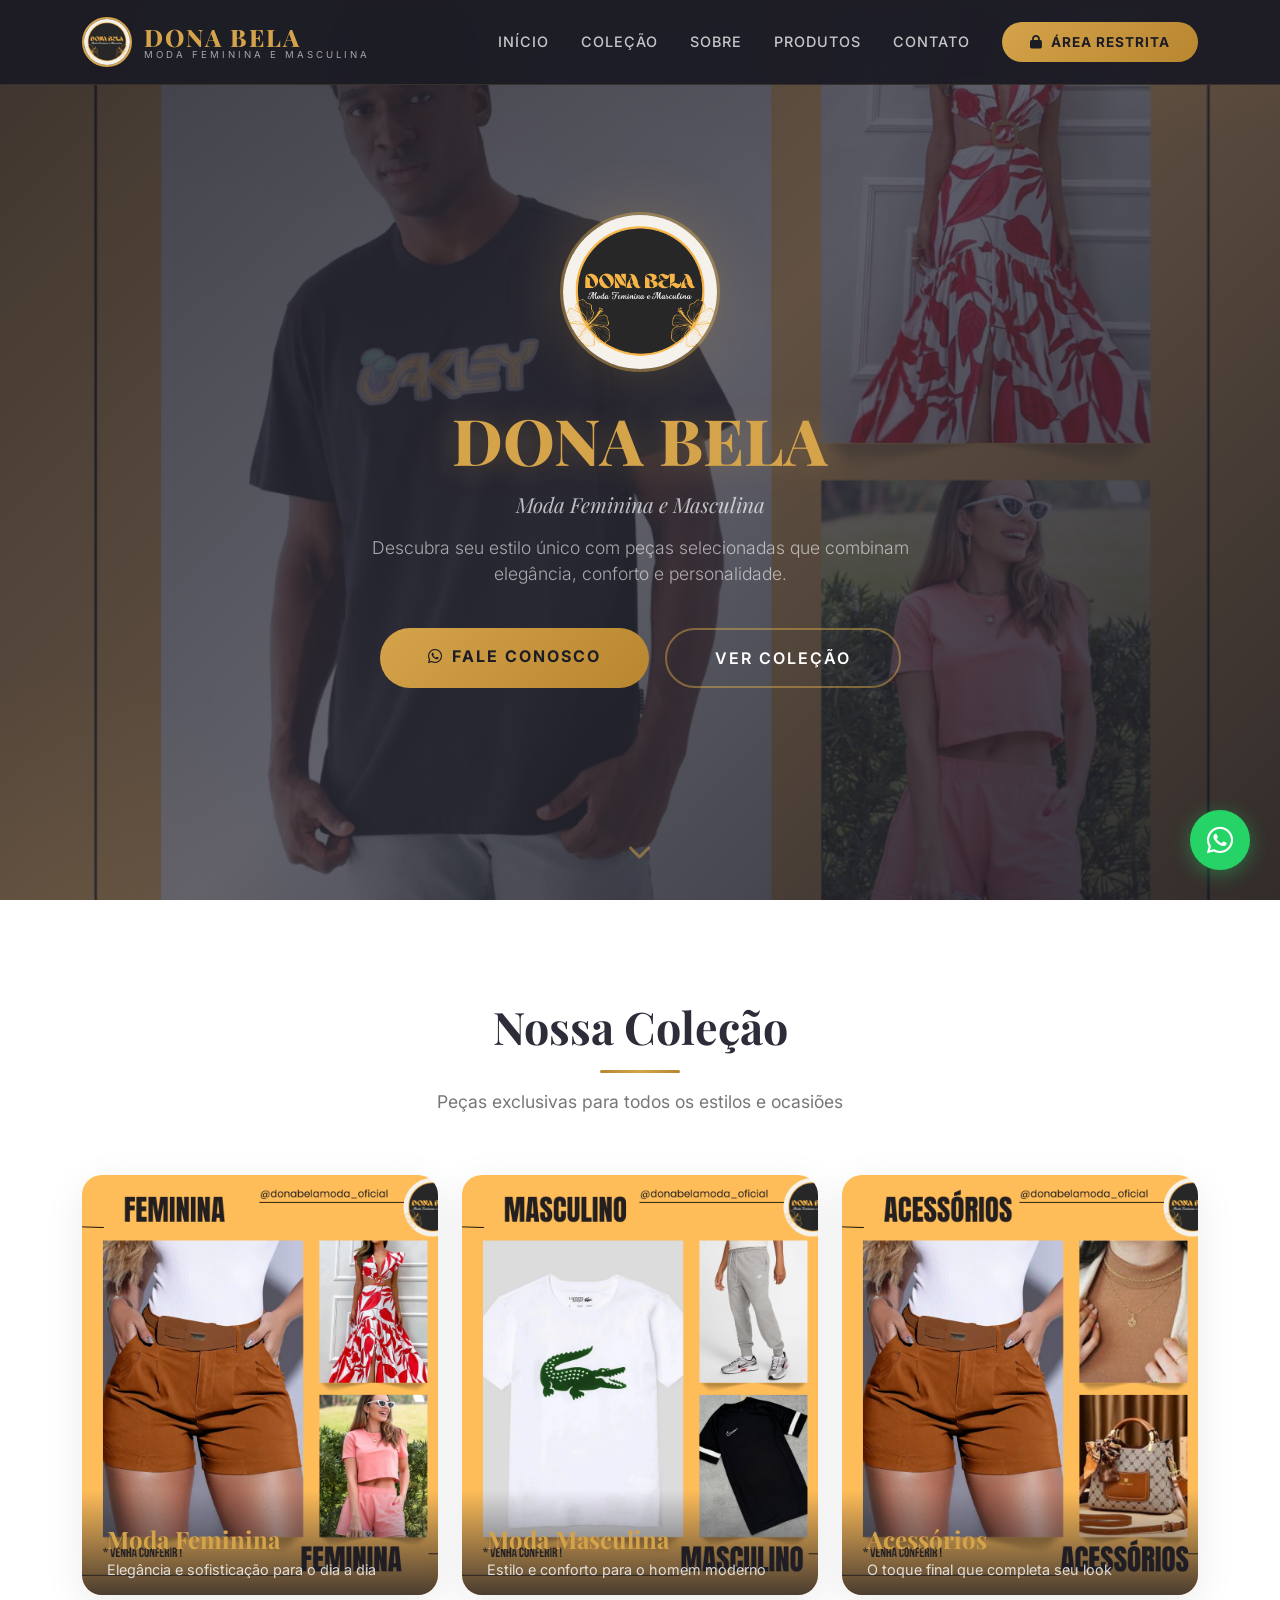
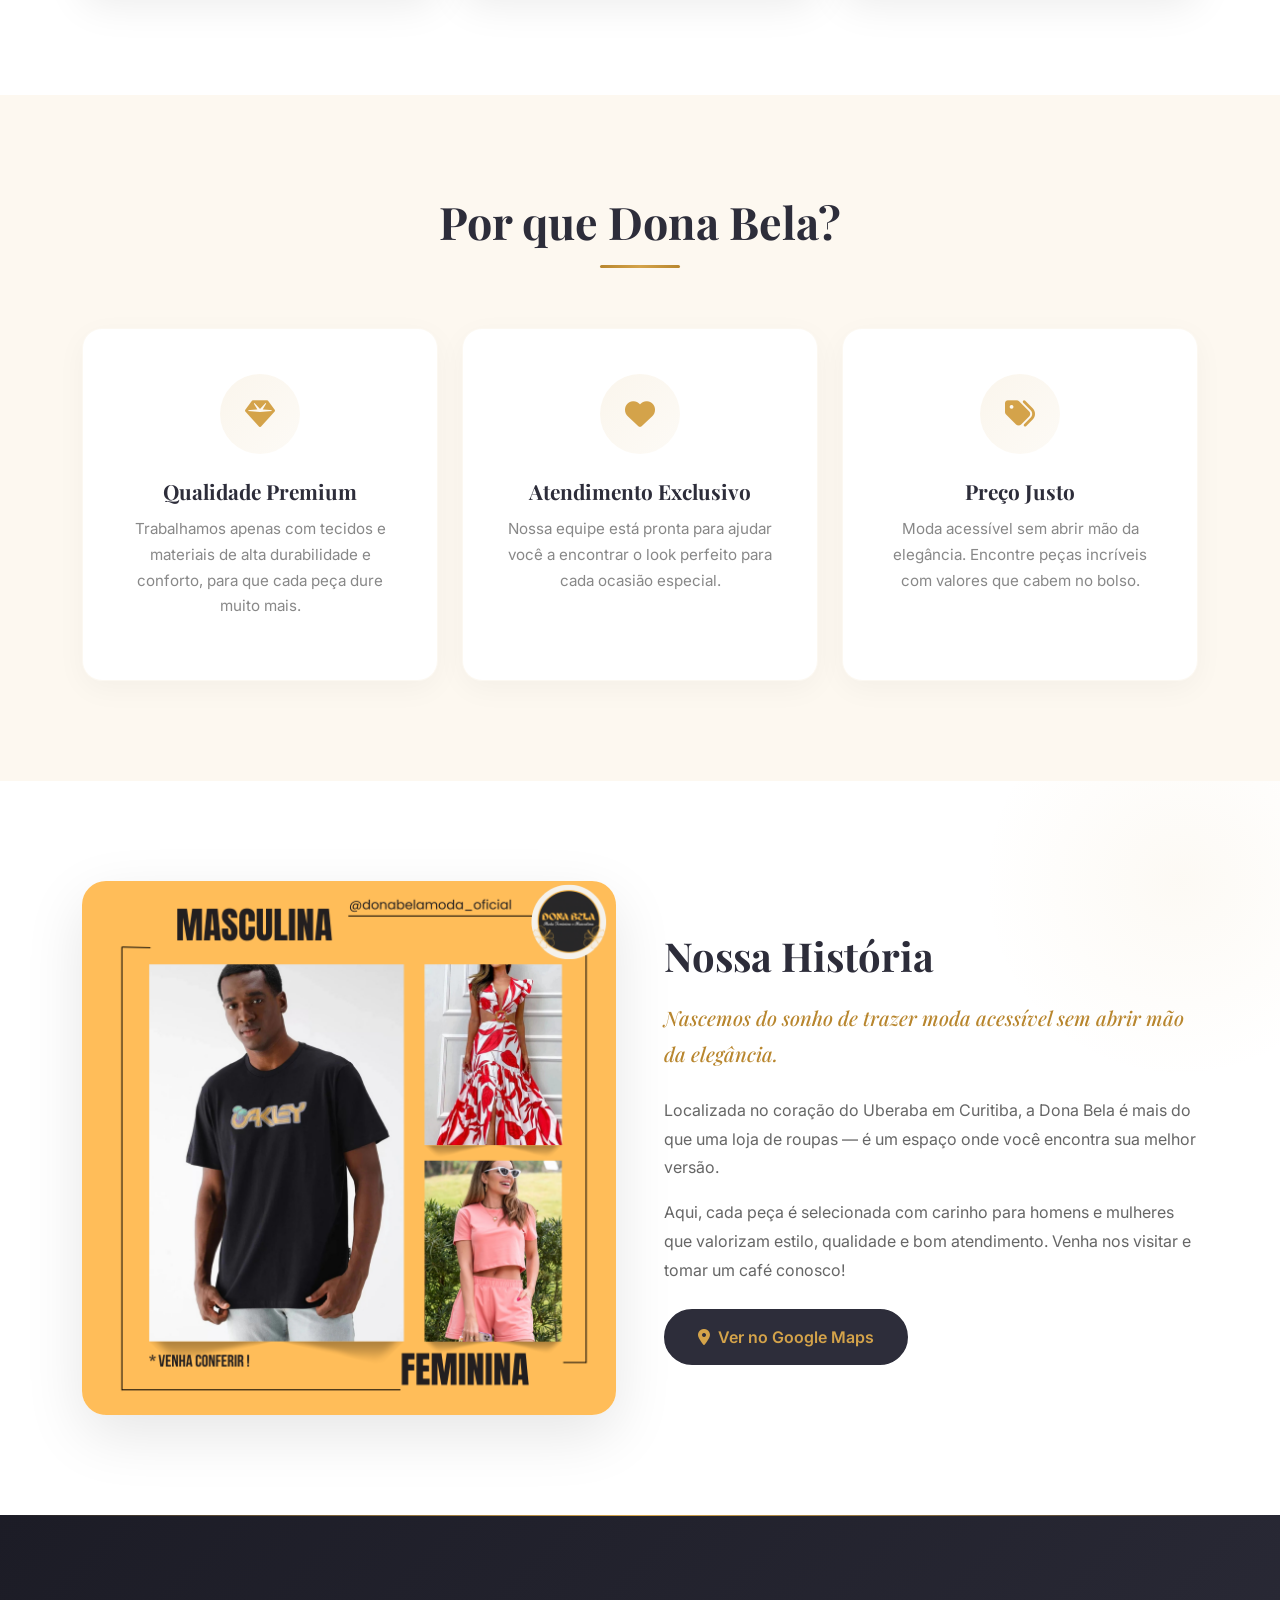
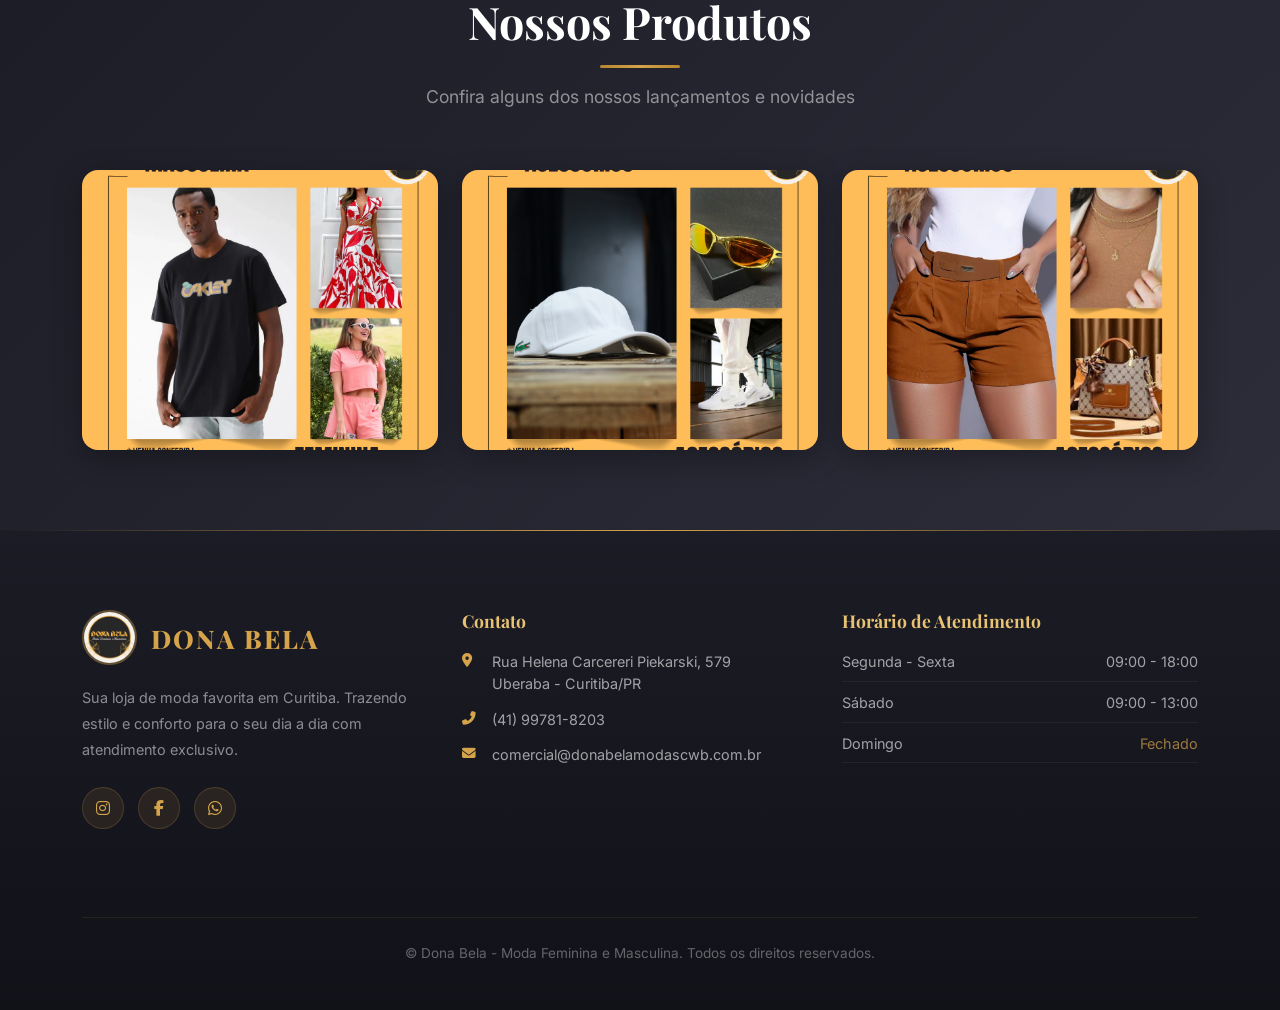
==== website/index.html @ f86c7e1c "Fix: renomear website/index.php para .html (403 Forbidden)" ====
<!DOCTYPE html>
<html lang="pt-br">

<head>
    <meta charset="UTF-8">
    <meta name="viewport" content="width=device-width, initial-scale=1.0">
    <title>Dona Bela - Moda Feminina e Masculina</title>
    <!-- Bootstrap 5 CSS -->
    <link href="https://cdn.jsdelivr.net/npm/bootstrap@5.3.0/dist/css/bootstrap.min.css" rel="stylesheet">
    <!-- Font Awesome -->
    <link href="https://cdnjs.cloudflare.com/ajax/libs/font-awesome/6.4.0/css/all.min.css" rel="stylesheet">
    <!-- Google Fonts -->
    <link href="https://fonts.googleapis.com/css2?family=Playfair+Display:ital,wght@0,400;0,600;0,700;0,800;1,400;1,600&family=Inter:wght@300;400;500;600;700&display=swap" rel="stylesheet">
    <!-- AOS Animation Library -->
    <link href="https://unpkg.com/aos@2.3.1/dist/aos.css" rel="stylesheet">
    <style>
        :root {
            --gold: #D4A34A;
            --gold-light: #E8C373;
            --gold-dark: #B8862E;
            --charcoal: #2D2D3A;
            --charcoal-deep: #1C1C26;
            --charcoal-light: #3D3D4E;
            --cream: #FDF8F0;
            --cream-dark: #F5EDE0;
            --white: #ffffff;
            --whatsapp-green: #25D366;
        }

        * {
            margin: 0;
            padding: 0;
            box-sizing: border-box;
        }

        body {
            font-family: 'Inter', sans-serif;
            color: var(--charcoal);
            overflow-x: hidden;
            background-color: var(--cream);
        }

        h1, h2, h3, h4, h5 {
            font-family: 'Playfair Display', serif;
        }

        /* ===== NAVBAR ===== */
        .navbar {
            background: rgba(28, 28, 38, 0.97);
            backdrop-filter: blur(20px);
            padding: 12px 0;
            transition: all 0.4s ease;
            border-bottom: 1px solid rgba(212, 163, 74, 0.15);
        }

        .navbar.scrolled {
            padding: 8px 0;
            box-shadow: 0 4px 30px rgba(0, 0, 0, 0.3);
        }

        .navbar-brand {
            display: flex;
            align-items: center;
            gap: 12px;
            text-decoration: none;
        }

        .navbar-brand img {
            height: 50px;
            width: 50px;
            border-radius: 50%;
            object-fit: cover;
            border: 2px solid var(--gold);
        }

        .brand-text {
            font-family: 'Playfair Display', serif;
            font-weight: 800;
            font-size: 1.5rem;
            color: var(--gold);
            letter-spacing: 2px;
            line-height: 1.1;
        }

        .brand-text small {
            display: block;
            font-family: 'Inter', sans-serif;
            font-size: 0.6rem;
            font-weight: 400;
            color: rgba(255, 255, 255, 0.6);
            letter-spacing: 3px;
            text-transform: uppercase;
        }

        .navbar .nav-link {
            color: rgba(255, 255, 255, 0.75);
            font-weight: 500;
            margin: 0 8px;
            padding: 8px 16px;
            position: relative;
            transition: color 0.3s;
            font-size: 0.9rem;
            text-transform: uppercase;
            letter-spacing: 1px;
        }

        .navbar .nav-link::after {
            content: '';
            position: absolute;
            width: 0;
            height: 2px;
            bottom: 0;
            left: 50%;
            transform: translateX(-50%);
            background: linear-gradient(90deg, transparent, var(--gold), transparent);
            transition: width 0.3s;
        }

        .navbar .nav-link:hover {
            color: var(--gold);
        }

        .navbar .nav-link:hover::after {
            width: 80%;
        }

        .btn-area-cliente {
            background: linear-gradient(135deg, var(--gold), var(--gold-dark));
            color: var(--charcoal-deep);
            border-radius: 50px;
            padding: 10px 28px;
            font-weight: 700;
            transition: all 0.3s;
            border: none;
            font-size: 0.85rem;
            text-transform: uppercase;
            letter-spacing: 1px;
        }

        .btn-area-cliente:hover {
            transform: translateY(-2px);
            box-shadow: 0 8px 25px rgba(212, 163, 74, 0.4);
            color: var(--charcoal-deep);
            background: linear-gradient(135deg, var(--gold-light), var(--gold));
        }

        .navbar-toggler {
            border-color: rgba(212, 163, 74, 0.4);
            padding: 6px 10px;
        }

        .navbar-toggler-icon {
            background-image: url("data:image/svg+xml,%3csvg xmlns='http://www.w3.org/2000/svg' viewBox='0 0 30 30'%3e%3cpath stroke='rgba(212,163,74,1)' stroke-linecap='round' stroke-miterlimit='10' stroke-width='2' d='M4 7h22M4 15h22M4 23h22'/%3e%3c/svg%3e");
        }

        /* ===== HERO SECTION ===== */
        .hero {
            background: linear-gradient(135deg, rgba(28, 28, 38, 0.85) 0%, rgba(45, 45, 58, 0.75) 50%, rgba(28, 28, 38, 0.9) 100%),
                         url('img/1.png');
            background-size: cover;
            background-position: center;
            background-attachment: fixed;
            min-height: 100vh;
            display: flex;
            align-items: center;
            text-align: center;
            color: var(--white);
            position: relative;
            overflow: hidden;
        }

        .hero::before {
            content: '';
            position: absolute;
            top: -50%;
            right: -20%;
            width: 600px;
            height: 600px;
            border-radius: 50%;
            background: radial-gradient(circle, rgba(212, 163, 74, 0.08) 0%, transparent 70%);
            animation: float 8s ease-in-out infinite;
        }

        .hero::after {
            content: '';
            position: absolute;
            bottom: -30%;
            left: -15%;
            width: 500px;
            height: 500px;
            border-radius: 50%;
            background: radial-gradient(circle, rgba(212, 163, 74, 0.06) 0%, transparent 70%);
            animation: float 10s ease-in-out infinite reverse;
        }

        @keyframes float {
            0%, 100% { transform: translateY(0px); }
            50% { transform: translateY(-30px); }
        }

        .hero-content {
            position: relative;
            z-index: 2;
        }

        .hero-logo {
            width: 160px;
            height: 160px;
            border-radius: 50%;
            object-fit: cover;
            border: 3px solid rgba(212, 163, 74, 0.5);
            margin-bottom: 30px;
            box-shadow: 0 0 60px rgba(212, 163, 74, 0.2);
        }

        .hero h1 {
            font-family: 'Playfair Display', serif;
            font-size: 4rem;
            font-weight: 800;
            margin-bottom: 10px;
            color: var(--gold);
            text-shadow: 0 2px 30px rgba(212, 163, 74, 0.3);
        }

        .hero .subtitle {
            font-family: 'Playfair Display', serif;
            font-size: 1.3rem;
            font-style: italic;
            color: rgba(255, 255, 255, 0.7);
            margin-bottom: 15px;
            font-weight: 400;
        }

        .hero .desc {
            font-size: 1.1rem;
            margin-bottom: 40px;
            font-weight: 300;
            color: rgba(255, 255, 255, 0.6);
            max-width: 550px;
            margin-left: auto;
            margin-right: auto;
        }

        .hero-actions {
            display: flex;
            gap: 16px;
            justify-content: center;
            flex-wrap: wrap;
        }

        .btn-hero-primary {
            background: linear-gradient(135deg, var(--gold) 0%, var(--gold-dark) 100%);
            color: var(--charcoal-deep);
            padding: 16px 48px;
            border-radius: 50px;
            font-weight: 700;
            text-transform: uppercase;
            border: none;
            font-size: 1rem;
            letter-spacing: 2px;
            transition: all 0.3s;
            text-decoration: none;
        }

        .btn-hero-primary:hover {
            transform: translateY(-4px);
            box-shadow: 0 12px 35px rgba(212, 163, 74, 0.35);
            background: linear-gradient(135deg, var(--gold-light) 0%, var(--gold) 100%);
            color: var(--charcoal-deep);
        }

        .btn-hero-secondary {
            background: transparent;
            color: var(--white);
            padding: 16px 48px;
            border-radius: 50px;
            font-weight: 600;
            text-transform: uppercase;
            border: 2px solid rgba(212, 163, 74, 0.5);
            font-size: 1rem;
            letter-spacing: 2px;
            transition: all 0.3s;
            text-decoration: none;
        }

        .btn-hero-secondary:hover {
            background: rgba(212, 163, 74, 0.1);
            border-color: var(--gold);
            color: var(--gold);
            transform: translateY(-4px);
        }

        .scroll-indicator {
            position: absolute;
            bottom: 30px;
            left: 50%;
            transform: translateX(-50%);
            z-index: 2;
            animation: bounce 2s infinite;
        }

        .scroll-indicator a {
            color: rgba(212, 163, 74, 0.5);
            font-size: 1.5rem;
            text-decoration: none;
        }

        @keyframes bounce {
            0%, 20%, 50%, 80%, 100% { transform: translateX(-50%) translateY(0); }
            40% { transform: translateX(-50%) translateY(-10px); }
            60% { transform: translateX(-50%) translateY(-5px); }
        }

        /* ===== GALLERY / SHOWCASE ===== */
        .showcase-section {
            padding: 100px 0;
            background: var(--white);
        }

        .section-header {
            text-align: center;
            margin-bottom: 60px;
        }

        .section-header h2 {
            font-size: 2.8rem;
            font-weight: 700;
            color: var(--charcoal);
            margin-bottom: 10px;
        }

        .section-header .accent-line {
            width: 80px;
            height: 3px;
            background: linear-gradient(90deg, var(--gold-dark), var(--gold), var(--gold-dark));
            margin: 16px auto;
            border-radius: 2px;
        }

        .section-header p {
            color: #777;
            font-size: 1.1rem;
            max-width: 500px;
            margin: 0 auto;
        }

        .showcase-card {
            position: relative;
            border-radius: 20px;
            overflow: hidden;
            height: 420px;
            cursor: pointer;
            box-shadow: 0 10px 40px rgba(0, 0, 0, 0.08);
            transition: all 0.4s ease;
        }

        .showcase-card:hover {
            transform: translateY(-10px);
            box-shadow: 0 20px 50px rgba(0, 0, 0, 0.15);
        }

        .showcase-card img {
            width: 100%;
            height: 100%;
            object-fit: cover;
            transition: transform 0.6s ease;
        }

        .showcase-card:hover img {
            transform: scale(1.08);
        }

        .showcase-overlay {
            position: absolute;
            bottom: 0;
            left: 0;
            right: 0;
            padding: 35px 25px;
            background: linear-gradient(transparent, rgba(28, 28, 38, 0.95));
            color: white;
            transform: translateY(20px);
            transition: transform 0.4s ease;
        }

        .showcase-card:hover .showcase-overlay {
            transform: translateY(0);
        }

        .showcase-overlay h3 {
            font-size: 1.5rem;
            font-weight: 700;
            margin-bottom: 5px;
            color: var(--gold);
        }

        .showcase-overlay p {
            font-size: 0.9rem;
            opacity: 0.8;
            margin: 0;
        }

        /* ===== FEATURES ===== */
        .features-section {
            padding: 100px 0;
            background: var(--cream);
            position: relative;
        }

        .feature-card {
            background: var(--white);
            padding: 45px 35px;
            border-radius: 20px;
            box-shadow: 0 8px 30px rgba(0, 0, 0, 0.04);
            transition: all 0.4s ease;
            height: 100%;
            text-align: center;
            border: 1px solid rgba(212, 163, 74, 0.08);
        }

        .feature-card:hover {
            transform: translateY(-12px);
            box-shadow: 0 20px 50px rgba(212, 163, 74, 0.12);
            border-color: rgba(212, 163, 74, 0.2);
        }

        .feature-icon {
            width: 80px;
            height: 80px;
            background: linear-gradient(135deg, rgba(212, 163, 74, 0.1) 0%, rgba(212, 163, 74, 0.05) 100%);
            border-radius: 50%;
            display: flex;
            align-items: center;
            justify-content: center;
            margin: 0 auto 25px;
            color: var(--gold);
            font-size: 30px;
            transition: all 0.3s;
        }

        .feature-card:hover .feature-icon {
            background: linear-gradient(135deg, var(--gold) 0%, var(--gold-dark) 100%);
            color: var(--white);
            transform: scale(1.1);
        }

        .feature-card h3 {
            font-size: 1.3rem;
            font-weight: 700;
            margin-bottom: 12px;
            color: var(--charcoal);
        }

        .feature-card p {
            color: #888;
            font-size: 0.95rem;
            line-height: 1.7;
        }

        /* ===== ABOUT ===== */
        .about-section {
            padding: 100px 0;
            background: var(--white);
            position: relative;
            overflow: hidden;
        }

        .about-section::before {
            content: '';
            position: absolute;
            top: -100px;
            right: -100px;
            width: 400px;
            height: 400px;
            border-radius: 50%;
            background: radial-gradient(circle, rgba(212, 163, 74, 0.06) 0%, transparent 70%);
        }

        .about-img-wrapper {
            position: relative;
            border-radius: 24px;
            overflow: hidden;
            box-shadow: 0 20px 60px rgba(0, 0, 0, 0.1);
        }

        .about-img-wrapper img {
            width: 100%;
            height: 100%;
            object-fit: cover;
            min-height: 450px;
        }

        .about-img-wrapper::after {
            content: '';
            position: absolute;
            top: 20px;
            left: 20px;
            right: -20px;
            bottom: -20px;
            border: 2px solid var(--gold);
            border-radius: 24px;
            z-index: -1;
            opacity: 0.3;
        }

        .about-text h2 {
            font-size: 2.5rem;
            font-weight: 700;
            color: var(--charcoal);
            margin-bottom: 20px;
        }

        .about-text .lead {
            color: var(--gold-dark);
            font-weight: 500;
            font-style: italic;
            font-family: 'Playfair Display', serif;
        }

        .about-text p {
            color: #666;
            line-height: 1.8;
        }

        .btn-location {
            background: var(--charcoal);
            color: var(--gold);
            border-radius: 50px;
            padding: 14px 32px;
            font-weight: 600;
            transition: all 0.3s;
            border: 2px solid var(--charcoal);
            text-decoration: none;
            display: inline-flex;
            align-items: center;
            gap: 8px;
        }

        .btn-location:hover {
            background: transparent;
            color: var(--charcoal);
            transform: translateY(-3px);
            box-shadow: 0 8px 25px rgba(0, 0, 0, 0.1);
        }

        /* ===== STORE PHOTOS STRIP ===== */
        .store-strip {
            padding: 80px 0;
            background: linear-gradient(135deg, var(--charcoal-deep) 0%, var(--charcoal) 100%);
            position: relative;
            overflow: hidden;
        }

        .store-strip::before {
            content: '';
            position: absolute;
            top: 0;
            left: 0;
            right: 0;
            height: 1px;
            background: linear-gradient(90deg, transparent, var(--gold), transparent);
        }

        .store-strip .section-header h2 {
            color: var(--white);
        }

        .store-strip .section-header p {
            color: rgba(255, 255, 255, 0.5);
        }

        .store-photo {
            border-radius: 16px;
            overflow: hidden;
            height: 280px;
            box-shadow: 0 8px 30px rgba(0, 0, 0, 0.3);
            transition: all 0.4s;
        }

        .store-photo:hover {
            transform: scale(1.03);
            box-shadow: 0 15px 40px rgba(212, 163, 74, 0.2);
        }

        .store-photo img {
            width: 100%;
            height: 100%;
            object-fit: cover;
        }

        /* ===== FLOATING WHATSAPP ===== */
        .whatsapp-float {
            position: fixed;
            width: 60px;
            height: 60px;
            bottom: 30px;
            right: 30px;
            background-color: var(--whatsapp-green);
            color: #FFF;
            border-radius: 50%;
            text-align: center;
            font-size: 30px;
            box-shadow: 0 4px 20px rgba(37, 211, 102, 0.4);
            z-index: 100;
            display: flex;
            align-items: center;
            justify-content: center;
            text-decoration: none;
            transition: all 0.3s;
            animation: pulse-wp 2s infinite;
        }

        .whatsapp-float:hover {
            transform: scale(1.1);
            color: #fff;
            box-shadow: 0 6px 30px rgba(37, 211, 102, 0.6);
        }

        @keyframes pulse-wp {
            0% { box-shadow: 0 0 0 0 rgba(37, 211, 102, 0.5); }
            70% { box-shadow: 0 0 0 18px rgba(37, 211, 102, 0); }
            100% { box-shadow: 0 0 0 0 rgba(37, 211, 102, 0); }
        }

        /* ===== FOOTER ===== */
        footer {
            background: linear-gradient(180deg, var(--charcoal-deep) 0%, #111118 100%);
            color: var(--white);
            padding: 80px 0 30px;
            position: relative;
        }

        footer::before {
            content: '';
            position: absolute;
            top: 0;
            left: 0;
            right: 0;
            height: 1px;
            background: linear-gradient(90deg, transparent, var(--gold), transparent);
        }

        .footer-brand {
            display: flex;
            align-items: center;
            gap: 14px;
            margin-bottom: 20px;
        }

        .footer-brand img {
            height: 55px;
            width: 55px;
            border-radius: 50%;
            object-fit: cover;
            border: 2px solid rgba(212, 163, 74, 0.4);
        }

        .footer-brand-text {
            font-family: 'Playfair Display', serif;
            font-size: 1.6rem;
            font-weight: 800;
            color: var(--gold);
            letter-spacing: 2px;
        }

        .social-links a {
            display: inline-flex;
            width: 42px;
            height: 42px;
            background: rgba(212, 163, 74, 0.1);
            border: 1px solid rgba(212, 163, 74, 0.2);
            border-radius: 50%;
            align-items: center;
            justify-content: center;
            color: var(--gold);
            margin-right: 10px;
            transition: all 0.3s;
            text-decoration: none;
            font-size: 1rem;
        }

        .social-links a:hover {
            background: var(--gold);
            color: var(--charcoal-deep);
            transform: translateY(-4px);
            box-shadow: 0 6px 20px rgba(212, 163, 74, 0.3);
            border-color: var(--gold);
        }

        .footer-title {
            font-family: 'Playfair Display', serif;
            font-weight: 700;
            margin-bottom: 20px;
            color: var(--gold-light);
            font-size: 1.1rem;
        }

        .contact-info {
            list-style: none;
            padding: 0;
        }

        .contact-info li {
            margin-bottom: 14px;
            display: flex;
            align-items: flex-start;
            gap: 12px;
            color: rgba(255, 255, 255, 0.6);
            font-size: 0.9rem;
        }

        .contact-info i {
            color: var(--gold);
            width: 18px;
            margin-top: 3px;
            font-size: 0.85rem;
        }

        .hours-list {
            list-style: none;
            padding: 0;
        }

        .hours-list li {
            margin-bottom: 10px;
            display: flex;
            justify-content: space-between;
            color: rgba(255, 255, 255, 0.6);
            font-size: 0.9rem;
            padding-bottom: 8px;
            border-bottom: 1px solid rgba(255, 255, 255, 0.05);
        }

        .footer-bottom {
            border-top: 1px solid rgba(212, 163, 74, 0.1);
            padding-top: 25px;
            margin-top: 40px;
            text-align: center;
            color: rgba(255, 255, 255, 0.35);
            font-size: 0.85rem;
        }

        /* ===== RESPONSIVE ===== */
        @media (max-width: 991px) {
            .hero h1 { font-size: 2.8rem; }
            .hero-logo { width: 120px; height: 120px; }
            .section-header h2 { font-size: 2.2rem; }
            .navbar-collapse {
                background: var(--charcoal);
                border-radius: 12px;
                padding: 20px;
                margin-top: 10px;
                border: 1px solid rgba(212, 163, 74, 0.15);
            }
        }

        @media (max-width: 576px) {
            .hero h1 { font-size: 2.2rem; }
            .hero .desc { font-size: 0.95rem; }
            .btn-hero-primary, .btn-hero-secondary {
                padding: 14px 32px;
                font-size: 0.85rem;
            }
            .showcase-card { height: 320px; }
            .store-photo { height: 200px; }
        }
    </style>
</head>

<body>

    <!-- Floating WhatsApp -->
    <a href="https://wa.me/5541997818203" class="whatsapp-float" target="_blank" aria-label="WhatsApp">
        <i class="fab fa-whatsapp"></i>
    </a>

    <!-- Navbar -->
    <nav class="navbar navbar-expand-lg fixed-top">
        <div class="container">
            <a class="navbar-brand" href="#">
                <img src="img/logo.png" alt="Dona Bela Logo">
                <div class="brand-text">
                    DONA BELA
                    <small>Moda Feminina e Masculina</small>
                </div>
            </a>
            <button class="navbar-toggler" type="button" data-bs-toggle="collapse" data-bs-target="#navbarNav">
                <span class="navbar-toggler-icon"></span>
            </button>
            <div class="collapse navbar-collapse" id="navbarNav">
                <ul class="navbar-nav ms-auto align-items-center">
                    <li class="nav-item"><a class="nav-link" href="#home">Início</a></li>
                    <li class="nav-item"><a class="nav-link" href="#showcase">Coleção</a></li>
                    <li class="nav-item"><a class="nav-link" href="#about">Sobre</a></li>
                    <li class="nav-item"><a class="nav-link" href="#store">Produtos</a></li>
                    <li class="nav-item"><a class="nav-link" href="#contact">Contato</a></li>
                    <li class="nav-item ms-lg-3 mt-2 mt-lg-0">
                        <a href="../login.php" class="btn btn-area-cliente">
                            <i class="fas fa-lock me-2"></i>Área Restrita
                        </a>
                    </li>
                </ul>
            </div>
        </div>
    </nav>

    <!-- Hero Section -->
    <section id="home" class="hero">
        <div class="container hero-content" data-aos="fade-up" data-aos-duration="1200">
            <img src="img/logo.png" class="hero-logo" alt="Dona Bela">
            <h1>DONA BELA</h1>
            <p class="subtitle">Moda Feminina e Masculina</p>
            <p class="desc">Descubra seu estilo único com peças selecionadas que combinam elegância, conforto e personalidade.</p>
            <div class="hero-actions">
                <a href="https://wa.me/5541997818203?text=Olá! Gostaria de saber mais sobre as peças da Dona Bela." class="btn-hero-primary" target="_blank">
                    <i class="fab fa-whatsapp me-2"></i>Fale Conosco
                </a>
                <a href="#showcase" class="btn-hero-secondary">Ver Coleção</a>
            </div>
        </div>
        <div class="scroll-indicator">
            <a href="#showcase"><i class="fas fa-chevron-down"></i></a>
        </div>
    </section>

    <!-- Showcase / Gallery -->
    <section id="showcase" class="showcase-section">
        <div class="container">
            <div class="section-header" data-aos="fade-up">
                <h2>Nossa Coleção</h2>
                <div class="accent-line"></div>
                <p>Peças exclusivas para todos os estilos e ocasiões</p>
            </div>
            <div class="row g-4">
                <div class="col-md-4" data-aos="fade-up" data-aos-delay="100">
                    <div class="showcase-card">
                        <img src="img/2.png" alt="Moda Feminina - Dona Bela">
                        <div class="showcase-overlay">
                            <h3>Moda Feminina</h3>
                            <p>Elegância e sofisticação para o dia a dia</p>
                        </div>
                    </div>
                </div>
                <div class="col-md-4" data-aos="fade-up" data-aos-delay="200">
                    <div class="showcase-card">
                        <img src="img/4.png" alt="Moda Masculina - Dona Bela">
                        <div class="showcase-overlay">
                            <h3>Moda Masculina</h3>
                            <p>Estilo e conforto para o homem moderno</p>
                        </div>
                    </div>
                </div>
                <div class="col-md-4" data-aos="fade-up" data-aos-delay="300">
                    <div class="showcase-card">
                        <img src="img/3.png" alt="Acessórios - Dona Bela">
                        <div class="showcase-overlay">
                            <h3>Acessórios</h3>
                            <p>O toque final que completa seu look</p>
                        </div>
                    </div>
                </div>
            </div>
        </div>
    </section>

    <!-- Features Grid -->
    <section class="features-section">
        <div class="container">
            <div class="section-header" data-aos="fade-up">
                <h2>Por que Dona Bela?</h2>
                <div class="accent-line"></div>
            </div>
            <div class="row g-4">
                <div class="col-md-4" data-aos="fade-up" data-aos-delay="100">
                    <div class="feature-card">
                        <div class="feature-icon">
                            <i class="fas fa-gem"></i>
                        </div>
                        <h3>Qualidade Premium</h3>
                        <p>Trabalhamos apenas com tecidos e materiais de alta durabilidade e conforto, para que cada peça dure muito mais.</p>
                    </div>
                </div>
                <div class="col-md-4" data-aos="fade-up" data-aos-delay="200">
                    <div class="feature-card">
                        <div class="feature-icon">
                            <i class="fas fa-heart"></i>
                        </div>
                        <h3>Atendimento Exclusivo</h3>
                        <p>Nossa equipe está pronta para ajudar você a encontrar o look perfeito para cada ocasião especial.</p>
                    </div>
                </div>
                <div class="col-md-4" data-aos="fade-up" data-aos-delay="300">
                    <div class="feature-card">
                        <div class="feature-icon">
                            <i class="fas fa-tags"></i>
                        </div>
                        <h3>Preço Justo</h3>
                        <p>Moda acessível sem abrir mão da elegância. Encontre peças incríveis com valores que cabem no bolso.</p>
                    </div>
                </div>
            </div>
        </div>
    </section>

    <!-- About & Location -->
    <section id="about" class="about-section">
        <div class="container">
            <div class="row align-items-center g-5">
                <div class="col-lg-6" data-aos="fade-right" data-aos-duration="1000">
                    <div class="about-img-wrapper">
                        <img src="img/1.png" alt="Loja Dona Bela - Moda Feminina e Masculina">
                    </div>
                </div>
                <div class="col-lg-6 about-text" data-aos="fade-left" data-aos-duration="1000">
                    <h2>Nossa História</h2>
                    <p class="lead mb-4">Nascemos do sonho de trazer moda acessível sem abrir mão da elegância.</p>
                    <p class="mb-3">Localizada no coração do Uberaba em Curitiba, a Dona Bela é mais do que uma loja de roupas — é um espaço onde você encontra sua melhor versão.</p>
                    <p class="mb-4">Aqui, cada peça é selecionada com carinho para homens e mulheres que valorizam estilo, qualidade e bom atendimento. Venha nos visitar e tomar um café conosco!</p>
                    <a href="https://maps.google.com/?q=Rua+Helena+Carcereri+Piekarski,+579,+Curitiba" target="_blank" class="btn-location">
                        <i class="fas fa-map-marker-alt"></i> Ver no Google Maps
                    </a>
                </div>
            </div>
        </div>
    </section>

    <!-- Store Photos -->
    <section id="store" class="store-strip">
        <div class="container">
            <div class="section-header" data-aos="fade-up">
                <h2>Nossos Produtos</h2>
                <div class="accent-line"></div>
                <p>Confira alguns dos nossos lançamentos e novidades</p>
            </div>
            <div class="row g-4">
                <div class="col-md-4" data-aos="fade-up" data-aos-delay="100">
                    <div class="store-photo">
                        <img src="img/1.png" alt="Dona Bela - Coleção Masculina e Feminina">
                    </div>
                </div>
                <div class="col-md-4" data-aos="fade-up" data-aos-delay="200">
                    <div class="store-photo">
                        <img src="img/5.png" alt="Dona Bela - Acessórios">
                    </div>
                </div>
                <div class="col-md-4" data-aos="fade-up" data-aos-delay="300">
                    <div class="store-photo">
                        <img src="img/3.png" alt="Dona Bela - Moda e Acessórios">
                    </div>
                </div>
            </div>
        </div>
    </section>

    <!-- Footer -->
    <footer id="contact">
        <div class="container">
            <div class="row">
                <div class="col-lg-4 mb-5">
                    <div class="footer-brand">
                        <img src="img/logo.png" alt="Dona Bela">
                        <span class="footer-brand-text">DONA BELA</span>
                    </div>
                    <p class="text-white-50 mb-4" style="line-height: 1.8; font-size: 0.9rem;">Sua loja de moda favorita em Curitiba. Trazendo estilo e conforto para o seu dia a dia com atendimento exclusivo.</p>
                    <div class="social-links">
                        <a href="#" aria-label="Instagram"><i class="fab fa-instagram"></i></a>
                        <a href="#" aria-label="Facebook"><i class="fab fa-facebook-f"></i></a>
                        <a href="https://wa.me/5541997818203" aria-label="WhatsApp"><i class="fab fa-whatsapp"></i></a>
                    </div>
                </div>
                <div class="col-lg-4 mb-5">
                    <h5 class="footer-title">Contato</h5>
                    <ul class="contact-info">
                        <li>
                            <i class="fas fa-map-marker-alt"></i>
                            <div>
                                Rua Helena Carcereri Piekarski, 579<br>
                                Uberaba - Curitiba/PR
                            </div>
                        </li>
                        <li>
                            <i class="fas fa-phone-alt"></i>
                            <div>(41) 99781-8203</div>
                        </li>
                        <li>
                            <i class="fas fa-envelope"></i>
                            <div>comercial@donabelamodascwb.com.br</div>
                        </li>
                    </ul>
                </div>
                <div class="col-lg-4 mb-5">
                    <h5 class="footer-title">Horário de Atendimento</h5>
                    <ul class="hours-list">
                        <li>
                            <span>Segunda - Sexta</span>
                            <span>09:00 - 18:00</span>
                        </li>
                        <li>
                            <span>Sábado</span>
                            <span>09:00 - 13:00</span>
                        </li>
                        <li>
                            <span>Domingo</span>
                            <span style="color: rgba(212, 163, 74, 0.7);">Fechado</span>
                        </li>
                    </ul>
                </div>
            </div>
            <div class="footer-bottom">
                <p>&copy; <?php echo date('Y'); ?> Dona Bela - Moda Feminina e Masculina. Todos os direitos reservados.</p>
            </div>
        </div>
    </footer>

    <!-- Scripts -->
    <script src="https://cdn.jsdelivr.net/npm/bootstrap@5.3.0/dist/js/bootstrap.bundle.min.js"></script>
    <script src="https://unpkg.com/aos@2.3.1/dist/aos.js"></script>
    <script>
        AOS.init({
            once: true,
            offset: 80,
            duration: 800
        });

        // Navbar scroll effect
        window.addEventListener('scroll', function () {
            const navbar = document.querySelector('.navbar');
            if (window.scrollY > 50) {
                navbar.classList.add('scrolled');
            } else {
                navbar.classList.remove('scrolled');
            }
        });

        // Smooth scroll for anchor links
        document.querySelectorAll('a[href^="#"]').forEach(anchor => {
            anchor.addEventListener('click', function (e) {
                e.preventDefault();
                const target = document.querySelector(this.getAttribute('href'));
                if (target) {
                    target.scrollIntoView({ behavior: 'smooth', block: 'start' });
                }
            });
        });
    </script>
</body>

</html>
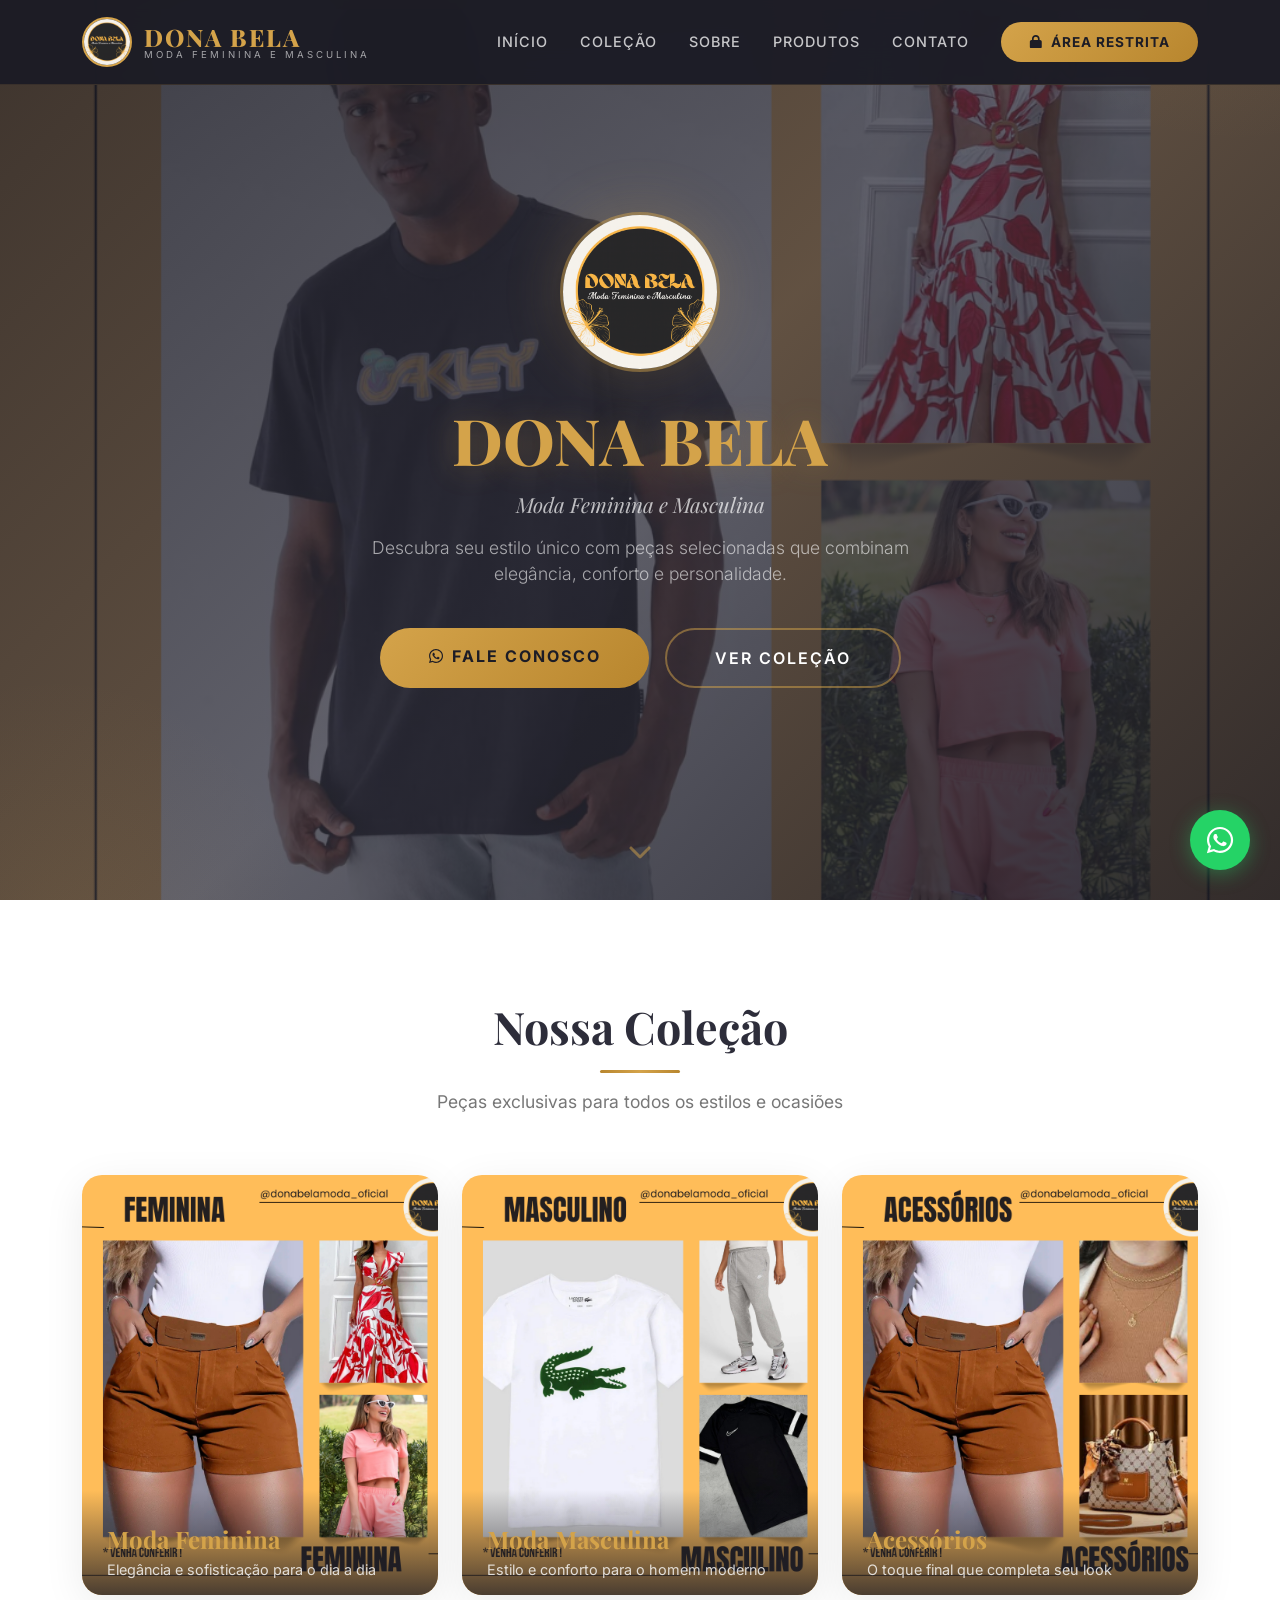
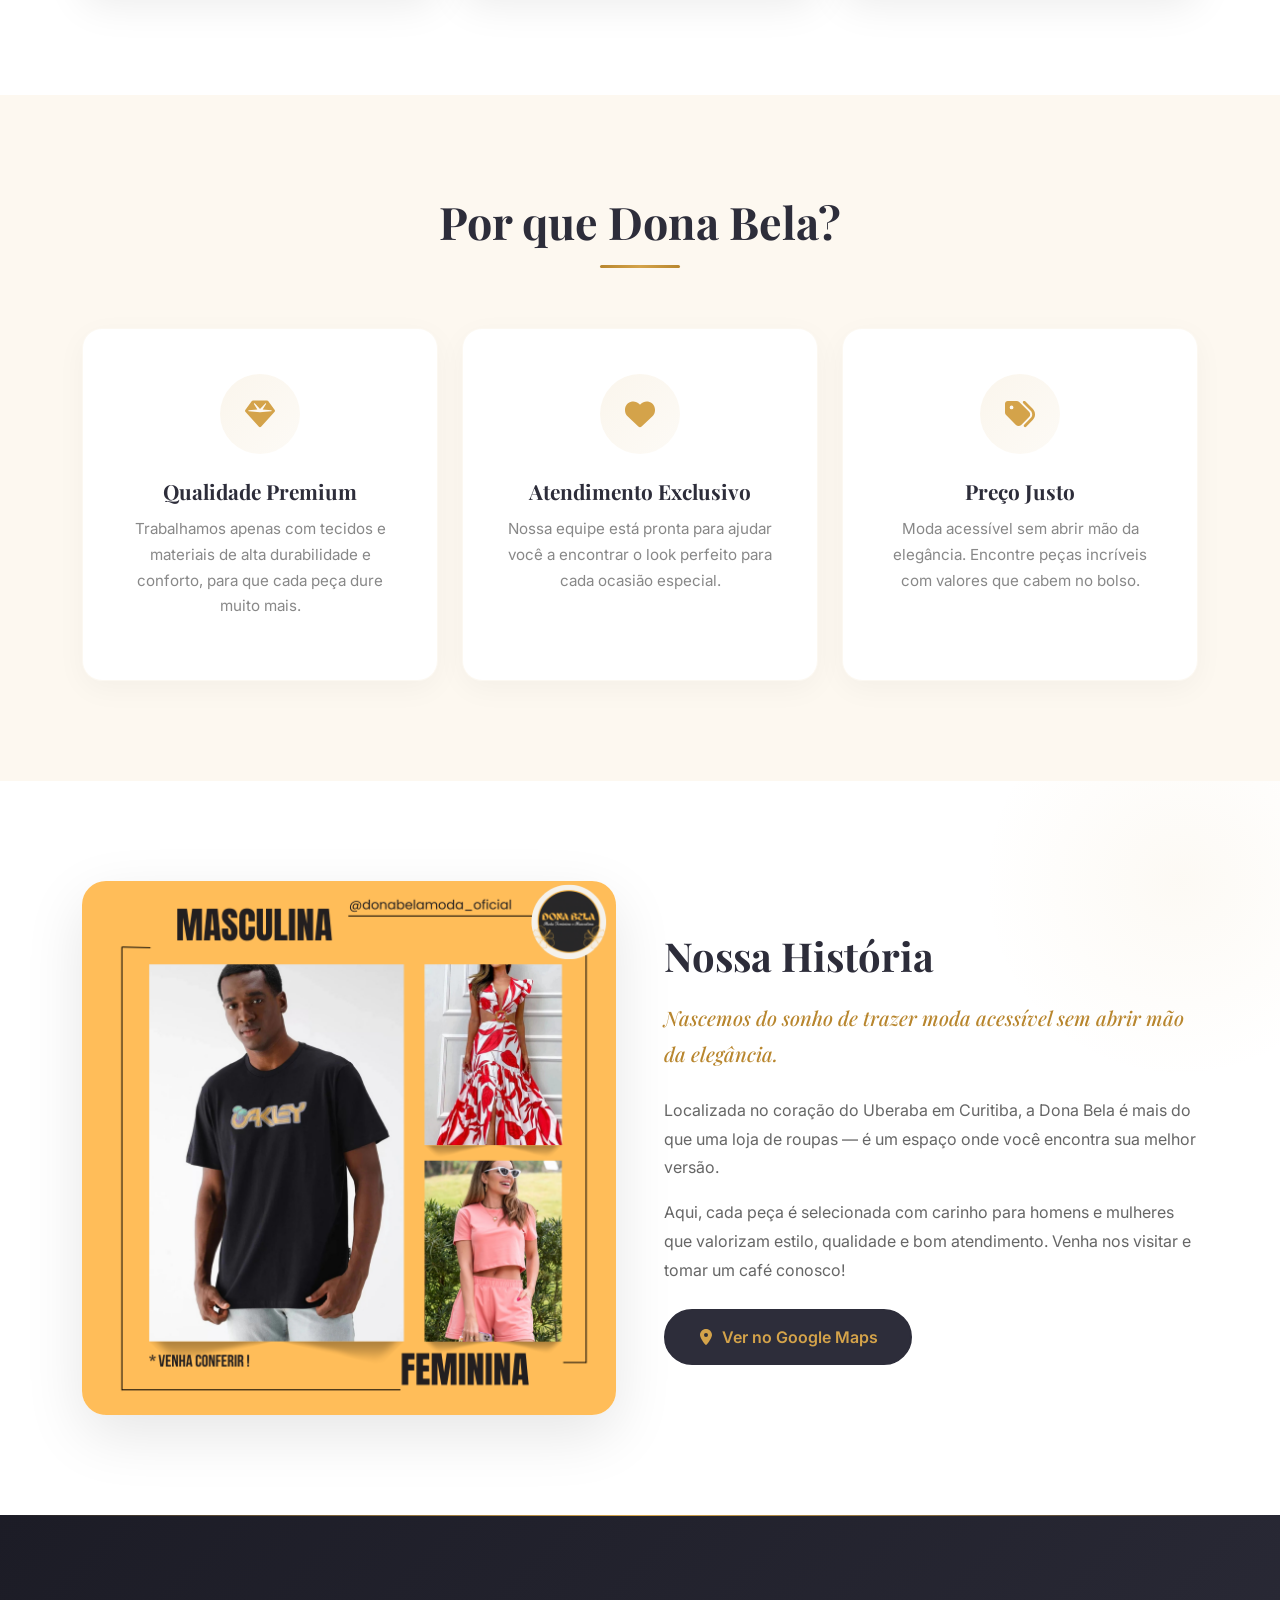
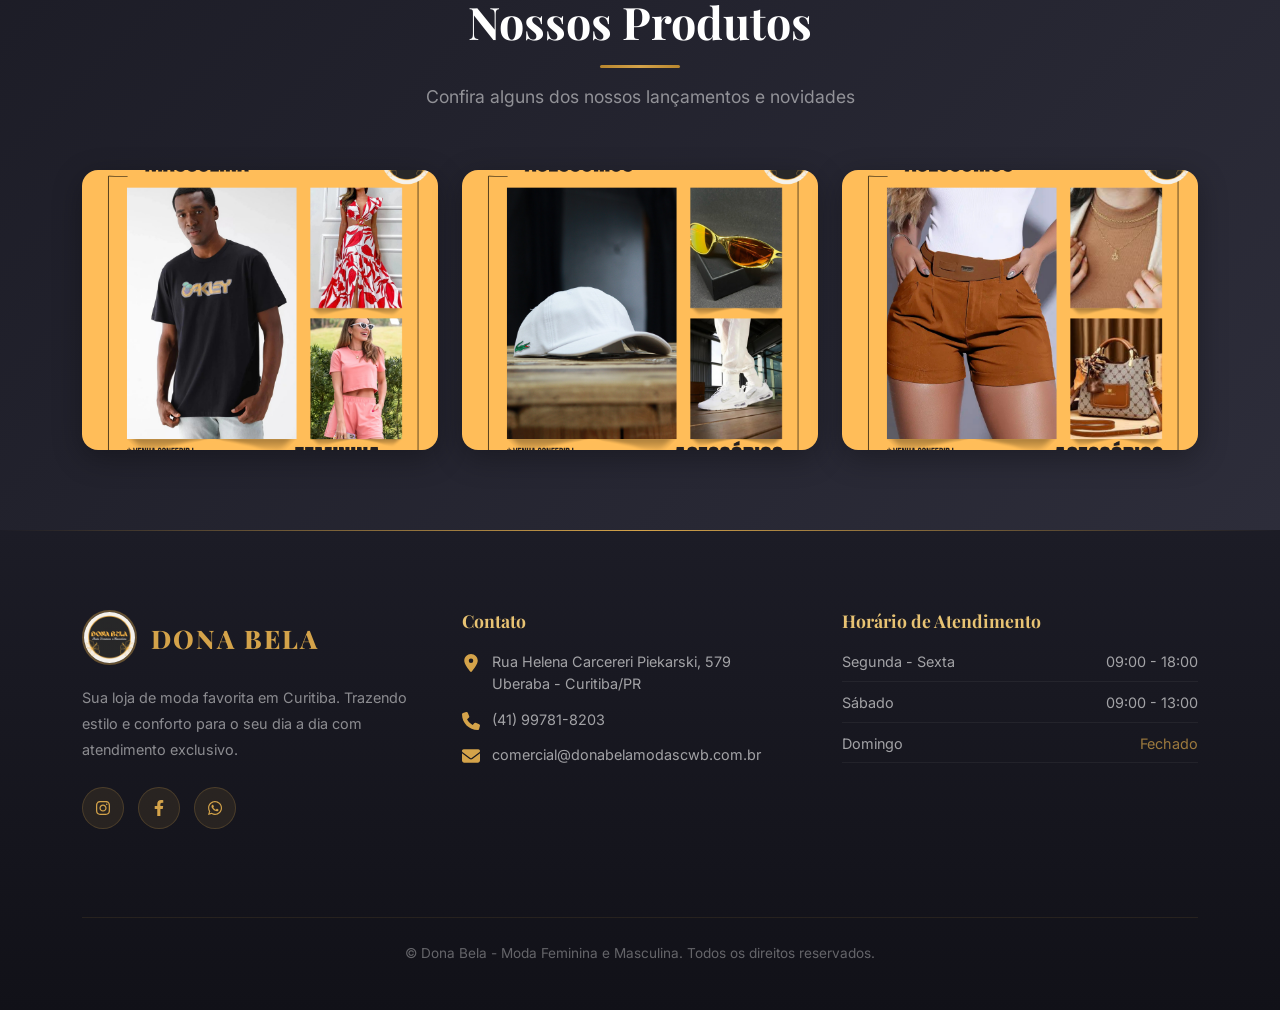
==== commit e4d52cc8: "Substitui ícones Font Awesome por SVG inline no site Os ícones (WhatsApp, cadeado, etc.) apareciam c" ====
--- a/website/index.html
+++ b/website/index.html
@@ -7,8 +7,6 @@
     <title>Dona Bela - Moda Feminina e Masculina</title>
     <!-- Bootstrap 5 CSS -->
     <link href="https://cdn.jsdelivr.net/npm/bootstrap@5.3.0/dist/css/bootstrap.min.css" rel="stylesheet">
-    <!-- Font Awesome -->
-    <link href="https://cdnjs.cloudflare.com/ajax/libs/font-awesome/6.4.0/css/all.min.css" rel="stylesheet">
     <!-- Google Fonts -->
     <link href="https://fonts.googleapis.com/css2?family=Playfair+Display:ital,wght@0,400;0,600;0,700;0,800;1,400;1,600&family=Inter:wght@300;400;500;600;700&display=swap" rel="stylesheet">
     <!-- AOS Animation Library -->
@@ -25,6 +23,15 @@
             --cream-dark: #F5EDE0;
             --white: #ffffff;
             --whatsapp-green: #25D366;
+        }
+
+        /* Inline SVG icons (CDN-independent, always render) */
+        .svg-icon {
+            width: 1em;
+            height: 1em;
+            fill: currentColor;
+            vertical-align: -0.125em;
+            flex-shrink: 0;
         }
 
         * {
@@ -708,9 +715,10 @@
             font-size: 0.9rem;
         }
 
-        .contact-info i {
+        .contact-info .svg-icon {
             color: var(--gold);
             width: 18px;
+            height: 18px;
             margin-top: 3px;
             font-size: 0.85rem;
         }
@@ -770,7 +778,7 @@
 
     <!-- Floating WhatsApp -->
     <a href="https://wa.me/5541997818203" class="whatsapp-float" target="_blank" aria-label="WhatsApp">
-        <i class="fab fa-whatsapp"></i>
+        <svg class="svg-icon" xmlns="http://www.w3.org/2000/svg" viewBox="0 0 448 512" aria-hidden="true"><path d="M380.9 97.1C339 55.1 283.2 32 223.9 32c-122.4 0-222 99.6-222 222 0 39.1 10.2 77.3 29.6 111L0 480l117.7-30.9c32.4 17.7 68.9 27 106.1 27h.1c122.3 0 224.1-99.6 224.1-222 0-59.3-25.2-115-67.1-157zm-157 341.6c-33.2 0-65.7-8.9-94-25.7l-6.7-4-69.8 18.3L72 359.2l-4.4-7c-18.5-29.4-28.2-63.3-28.2-98.2 0-101.7 82.8-184.5 184.6-184.5 49.3 0 95.6 19.2 130.4 54.1 34.8 34.9 56.2 81.2 56.1 130.5 0 101.8-84.9 184.6-186.6 184.6zm101.2-138.2c-5.5-2.8-32.8-16.2-37.9-18-5.1-1.9-8.8-2.8-12.5 2.8-3.7 5.6-14.3 18-17.6 21.8-3.2 3.7-6.5 4.2-12 1.4-32.6-16.3-54-29.1-75.5-66-5.7-9.8 5.7-9.1 16.3-30.3 1.8-3.7.9-6.9-.5-9.7-1.4-2.8-12.5-30.1-17.1-41.2-4.5-10.8-9.1-9.3-12.5-9.5-3.2-.2-6.9-.2-10.6-.2-3.7 0-9.7 1.4-14.8 6.9-5.1 5.6-19.4 19-19.4 46.3 0 27.3 19.9 53.7 22.6 57.4 2.8 3.7 39.1 59.7 94.8 83.8 35.2 15.2 49 16.5 66.6 13.9 10.7-1.6 32.8-13.4 37.4-26.4 4.6-13 4.6-24.1 3.2-26.4-1.3-2.5-5-3.9-10.5-6.6z"/></svg>
     </a>
 
     <!-- Navbar -->
@@ -795,7 +803,7 @@
                     <li class="nav-item"><a class="nav-link" href="#contact">Contato</a></li>
                     <li class="nav-item ms-lg-3 mt-2 mt-lg-0">
                         <a href="../login.php" class="btn btn-area-cliente">
-                            <i class="fas fa-lock me-2"></i>Área Restrita
+                            <svg class="svg-icon me-2" xmlns="http://www.w3.org/2000/svg" viewBox="0 0 448 512" aria-hidden="true"><path d="M144 144v48H304V144c0-44.2-35.8-80-80-80s-80 35.8-80 80zM80 192V144C80 64.5 144.5 0 224 0s144 64.5 144 144v48h16c35.3 0 64 28.7 64 64V448c0 35.3-28.7 64-64 64H64c-35.3 0-64-28.7-64-64V256c0-35.3 28.7-64 64-64H80z"/></svg>Área Restrita
                         </a>
                     </li>
                 </ul>
@@ -812,13 +820,13 @@
             <p class="desc">Descubra seu estilo único com peças selecionadas que combinam elegância, conforto e personalidade.</p>
             <div class="hero-actions">
                 <a href="https://wa.me/5541997818203?text=Olá! Gostaria de saber mais sobre as peças da Dona Bela." class="btn-hero-primary" target="_blank">
-                    <i class="fab fa-whatsapp me-2"></i>Fale Conosco
+                    <svg class="svg-icon me-2" xmlns="http://www.w3.org/2000/svg" viewBox="0 0 448 512" aria-hidden="true"><path d="M380.9 97.1C339 55.1 283.2 32 223.9 32c-122.4 0-222 99.6-222 222 0 39.1 10.2 77.3 29.6 111L0 480l117.7-30.9c32.4 17.7 68.9 27 106.1 27h.1c122.3 0 224.1-99.6 224.1-222 0-59.3-25.2-115-67.1-157zm-157 341.6c-33.2 0-65.7-8.9-94-25.7l-6.7-4-69.8 18.3L72 359.2l-4.4-7c-18.5-29.4-28.2-63.3-28.2-98.2 0-101.7 82.8-184.5 184.6-184.5 49.3 0 95.6 19.2 130.4 54.1 34.8 34.9 56.2 81.2 56.1 130.5 0 101.8-84.9 184.6-186.6 184.6zm101.2-138.2c-5.5-2.8-32.8-16.2-37.9-18-5.1-1.9-8.8-2.8-12.5 2.8-3.7 5.6-14.3 18-17.6 21.8-3.2 3.7-6.5 4.2-12 1.4-32.6-16.3-54-29.1-75.5-66-5.7-9.8 5.7-9.1 16.3-30.3 1.8-3.7.9-6.9-.5-9.7-1.4-2.8-12.5-30.1-17.1-41.2-4.5-10.8-9.1-9.3-12.5-9.5-3.2-.2-6.9-.2-10.6-.2-3.7 0-9.7 1.4-14.8 6.9-5.1 5.6-19.4 19-19.4 46.3 0 27.3 19.9 53.7 22.6 57.4 2.8 3.7 39.1 59.7 94.8 83.8 35.2 15.2 49 16.5 66.6 13.9 10.7-1.6 32.8-13.4 37.4-26.4 4.6-13 4.6-24.1 3.2-26.4-1.3-2.5-5-3.9-10.5-6.6z"/></svg>Fale Conosco
                 </a>
                 <a href="#showcase" class="btn-hero-secondary">Ver Coleção</a>
             </div>
         </div>
         <div class="scroll-indicator">
-            <a href="#showcase"><i class="fas fa-chevron-down"></i></a>
+            <a href="#showcase"><svg class="svg-icon" xmlns="http://www.w3.org/2000/svg" viewBox="0 0 512 512" aria-hidden="true"><path d="M233.4 406.6c12.5 12.5 32.8 12.5 45.3 0l192-192c12.5-12.5 12.5-32.8 0-45.3s-32.8-12.5-45.3 0L256 338.7 86.6 169.4c-12.5-12.5-32.8-12.5-45.3 0s-12.5 32.8 0 45.3l192 192z"/></svg></a>
         </div>
     </section>
 
@@ -873,7 +881,7 @@
                 <div class="col-md-4" data-aos="fade-up" data-aos-delay="100">
                     <div class="feature-card">
                         <div class="feature-icon">
-                            <i class="fas fa-gem"></i>
+                            <svg class="svg-icon" xmlns="http://www.w3.org/2000/svg" viewBox="0 0 512 512" aria-hidden="true"><path d="M116.7 33.8c4.5-6.1 11.7-9.8 19.3-9.8H376c7.6 0 14.8 3.6 19.3 9.8l112 152c6.8 9.2 6.1 21.9-1.5 30.4l-232 256c-4.5 5-11 7.9-17.8 7.9s-13.2-2.9-17.8-7.9l-232-256c-7.7-8.5-8.3-21.2-1.5-30.4l112-152zm38.5 39.8c-3.3 2.5-4.2 7-2.1 10.5l57.4 95.6L63.3 192c-4.1 .3-7.3 3.8-7.3 8s3.2 7.6 7.3 8l192 16c.4 0 .9 0 1.3 0l192-16c4.1-.3 7.3-3.8 7.3-8s-3.2-7.6-7.3-8L301.5 179.8l57.4-95.6c2.1-3.5 1.2-8.1-2.1-10.5s-7.9-2-10.7 1L256 172.2 165.9 74.6c-2.8-3-7.4-3.4-10.7-1z"/></svg>
                         </div>
                         <h3>Qualidade Premium</h3>
                         <p>Trabalhamos apenas com tecidos e materiais de alta durabilidade e conforto, para que cada peça dure muito mais.</p>
@@ -882,7 +890,7 @@
                 <div class="col-md-4" data-aos="fade-up" data-aos-delay="200">
                     <div class="feature-card">
                         <div class="feature-icon">
-                            <i class="fas fa-heart"></i>
+                            <svg class="svg-icon" xmlns="http://www.w3.org/2000/svg" viewBox="0 0 512 512" aria-hidden="true"><path d="M47.6 300.4L228.3 469.1c7.5 7 17.4 10.9 27.7 10.9s20.2-3.9 27.7-10.9L464.4 300.4c30.4-28.3 47.6-68 47.6-109.5v-5.8c0-69.9-50.5-129.5-119.4-141C347 36.5 300.6 51.4 268 84L256 96 244 84c-32.6-32.6-79-47.5-124.6-39.9C50.5 55.6 0 115.2 0 185.1v5.8c0 41.5 17.2 81.2 47.6 109.5z"/></svg>
                         </div>
                         <h3>Atendimento Exclusivo</h3>
                         <p>Nossa equipe está pronta para ajudar você a encontrar o look perfeito para cada ocasião especial.</p>
@@ -891,7 +899,7 @@
                 <div class="col-md-4" data-aos="fade-up" data-aos-delay="300">
                     <div class="feature-card">
                         <div class="feature-icon">
-                            <i class="fas fa-tags"></i>
+                            <svg class="svg-icon" xmlns="http://www.w3.org/2000/svg" viewBox="0 0 512 512" aria-hidden="true"><path d="M345 39.1L472.8 168.4c52.4 53 52.4 138.2 0 191.2L360.8 472.9c-9.3 9.4-24.5 9.5-33.9 .2s-9.5-24.5-.2-33.9L438.6 325.9c33.9-34.3 33.9-89.4 0-123.7L310.9 72.9c-9.3-9.4-9.2-24.6 .2-33.9s24.6-9.2 33.9 .2zM0 229.5V80C0 53.5 21.5 32 48 32H197.5c17 0 33.3 6.7 45.3 18.7l168 168c25 25 25 65.5 0 90.5L277.3 442.7c-25 25-65.5 25-90.5 0l-168-168C6.7 262.7 0 246.5 0 229.5zM144 144a32 32 0 1 0 -64 0 32 32 0 1 0 64 0z"/></svg>
                         </div>
                         <h3>Preço Justo</h3>
                         <p>Moda acessível sem abrir mão da elegância. Encontre peças incríveis com valores que cabem no bolso.</p>
@@ -916,7 +924,7 @@
                     <p class="mb-3">Localizada no coração do Uberaba em Curitiba, a Dona Bela é mais do que uma loja de roupas — é um espaço onde você encontra sua melhor versão.</p>
                     <p class="mb-4">Aqui, cada peça é selecionada com carinho para homens e mulheres que valorizam estilo, qualidade e bom atendimento. Venha nos visitar e tomar um café conosco!</p>
                     <a href="https://maps.google.com/?q=Rua+Helena+Carcereri+Piekarski,+579,+Curitiba" target="_blank" class="btn-location">
-                        <i class="fas fa-map-marker-alt"></i> Ver no Google Maps
+                        <svg class="svg-icon" xmlns="http://www.w3.org/2000/svg" viewBox="0 0 384 512" aria-hidden="true"><path d="M215.7 499.2C267 435 384 279.4 384 192C384 86 298 0 192 0S0 86 0 192c0 87.4 117 243 168.3 307.2c12.3 15.3 35.1 15.3 47.4 0zM192 128a64 64 0 1 1 0 128 64 64 0 1 1 0-128z"/></svg> Ver no Google Maps
                     </a>
                 </div>
             </div>
@@ -962,27 +970,27 @@
                     </div>
                     <p class="text-white-50 mb-4" style="line-height: 1.8; font-size: 0.9rem;">Sua loja de moda favorita em Curitiba. Trazendo estilo e conforto para o seu dia a dia com atendimento exclusivo.</p>
                     <div class="social-links">
-                        <a href="#" aria-label="Instagram"><i class="fab fa-instagram"></i></a>
-                        <a href="#" aria-label="Facebook"><i class="fab fa-facebook-f"></i></a>
-                        <a href="https://wa.me/5541997818203" aria-label="WhatsApp"><i class="fab fa-whatsapp"></i></a>
+                        <a href="#" aria-label="Instagram"><svg class="svg-icon" xmlns="http://www.w3.org/2000/svg" viewBox="0 0 448 512" aria-hidden="true"><path d="M224.1 141c-63.6 0-114.9 51.3-114.9 114.9s51.3 114.9 114.9 114.9S339 319.5 339 255.9 287.7 141 224.1 141zm0 189.6c-41.1 0-74.7-33.5-74.7-74.7s33.5-74.7 74.7-74.7 74.7 33.5 74.7 74.7-33.6 74.7-74.7 74.7zm146.4-194.3c0 14.9-12 26.8-26.8 26.8-14.9 0-26.8-12-26.8-26.8s12-26.8 26.8-26.8 26.8 12 26.8 26.8zm76.1 27.2c-1.7-35.9-9.9-67.7-36.2-93.9-26.2-26.2-58-34.4-93.9-36.2-37-2.1-147.9-2.1-184.9 0-35.8 1.7-67.6 9.9-93.9 36.1s-34.4 58-36.2 93.9c-2.1 37-2.1 147.9 0 184.9 1.7 35.9 9.9 67.7 36.2 93.9s58 34.4 93.9 36.2c37 2.1 147.9 2.1 184.9 0 35.9-1.7 67.7-9.9 93.9-36.2 26.2-26.2 34.4-58 36.2-93.9 2.1-37 2.1-147.8 0-184.8zM398.8 388c-7.8 19.6-22.9 34.7-42.6 42.6-29.5 11.7-99.5 9-132.1 9s-102.7 2.6-132.1-9c-19.6-7.8-34.7-22.9-42.6-42.6-11.7-29.5-9-99.5-9-132.1s-2.6-102.7 9-132.1c7.8-19.6 22.9-34.7 42.6-42.6 29.5-11.7 99.5-9 132.1-9s102.7-2.6 132.1 9c19.6 7.8 34.7 22.9 42.6 42.6 11.7 29.5 9 99.5 9 132.1s2.7 102.7-9 132.1z"/></svg></a>
+                        <a href="#" aria-label="Facebook"><svg class="svg-icon" xmlns="http://www.w3.org/2000/svg" viewBox="0 0 320 512" aria-hidden="true"><path d="M279.14 288l14.22-92.66h-88.91v-60.13c0-25.35 12.42-50.06 52.24-50.06h40.42V6.26S260.43 0 225.36 0c-73.22 0-121.08 44.38-121.08 124.72v70.62H22.89V288h81.39v224h100.17V288z"/></svg></a>
+                        <a href="https://wa.me/5541997818203" aria-label="WhatsApp"><svg class="svg-icon" xmlns="http://www.w3.org/2000/svg" viewBox="0 0 448 512" aria-hidden="true"><path d="M380.9 97.1C339 55.1 283.2 32 223.9 32c-122.4 0-222 99.6-222 222 0 39.1 10.2 77.3 29.6 111L0 480l117.7-30.9c32.4 17.7 68.9 27 106.1 27h.1c122.3 0 224.1-99.6 224.1-222 0-59.3-25.2-115-67.1-157zm-157 341.6c-33.2 0-65.7-8.9-94-25.7l-6.7-4-69.8 18.3L72 359.2l-4.4-7c-18.5-29.4-28.2-63.3-28.2-98.2 0-101.7 82.8-184.5 184.6-184.5 49.3 0 95.6 19.2 130.4 54.1 34.8 34.9 56.2 81.2 56.1 130.5 0 101.8-84.9 184.6-186.6 184.6zm101.2-138.2c-5.5-2.8-32.8-16.2-37.9-18-5.1-1.9-8.8-2.8-12.5 2.8-3.7 5.6-14.3 18-17.6 21.8-3.2 3.7-6.5 4.2-12 1.4-32.6-16.3-54-29.1-75.5-66-5.7-9.8 5.7-9.1 16.3-30.3 1.8-3.7.9-6.9-.5-9.7-1.4-2.8-12.5-30.1-17.1-41.2-4.5-10.8-9.1-9.3-12.5-9.5-3.2-.2-6.9-.2-10.6-.2-3.7 0-9.7 1.4-14.8 6.9-5.1 5.6-19.4 19-19.4 46.3 0 27.3 19.9 53.7 22.6 57.4 2.8 3.7 39.1 59.7 94.8 83.8 35.2 15.2 49 16.5 66.6 13.9 10.7-1.6 32.8-13.4 37.4-26.4 4.6-13 4.6-24.1 3.2-26.4-1.3-2.5-5-3.9-10.5-6.6z"/></svg></a>
                     </div>
                 </div>
                 <div class="col-lg-4 mb-5">
                     <h5 class="footer-title">Contato</h5>
                     <ul class="contact-info">
                         <li>
-                            <i class="fas fa-map-marker-alt"></i>
+                            <svg class="svg-icon" xmlns="http://www.w3.org/2000/svg" viewBox="0 0 384 512" aria-hidden="true"><path d="M215.7 499.2C267 435 384 279.4 384 192C384 86 298 0 192 0S0 86 0 192c0 87.4 117 243 168.3 307.2c12.3 15.3 35.1 15.3 47.4 0zM192 128a64 64 0 1 1 0 128 64 64 0 1 1 0-128z"/></svg>
                             <div>
                                 Rua Helena Carcereri Piekarski, 579<br>
                                 Uberaba - Curitiba/PR
                             </div>
                         </li>
                         <li>
-                            <i class="fas fa-phone-alt"></i>
+                            <svg class="svg-icon" xmlns="http://www.w3.org/2000/svg" viewBox="0 0 512 512" aria-hidden="true"><path d="M164.9 24.6c-7.7-18.6-28-28.5-47.4-23.2l-88 24C12.1 30.2 0 46 0 64C0 311.4 200.6 512 448 512c18 0 33.8-12.1 38.6-29.5l24-88c5.3-19.4-4.6-39.7-23.2-47.4l-96-40c-16.3-6.8-35.2-2.1-46.3 11.6L304.7 368C234.3 334.7 177.3 277.7 144 207.3L193.3 167c13.7-11.2 18.4-30 11.6-46.3l-40-96z"/></svg>
                             <div>(41) 99781-8203</div>
                         </li>
                         <li>
-                            <i class="fas fa-envelope"></i>
+                            <svg class="svg-icon" xmlns="http://www.w3.org/2000/svg" viewBox="0 0 512 512" aria-hidden="true"><path d="M48 64C21.5 64 0 85.5 0 112c0 15.1 7.1 29.3 19.2 38.4L236.8 313.6c11.4 8.5 27 8.5 38.4 0L492.8 150.4c12.1-9.1 19.2-23.3 19.2-38.4c0-26.5-21.5-48-48-48H48zM0 176V384c0 35.3 28.7 64 64 64H448c35.3 0 64-28.7 64-64V176L294.4 339.2c-22.8 17.1-54 17.1-76.8 0L0 176z"/></svg>
                             <div>comercial@donabelamodascwb.com.br</div>
                         </li>
                     </ul>
